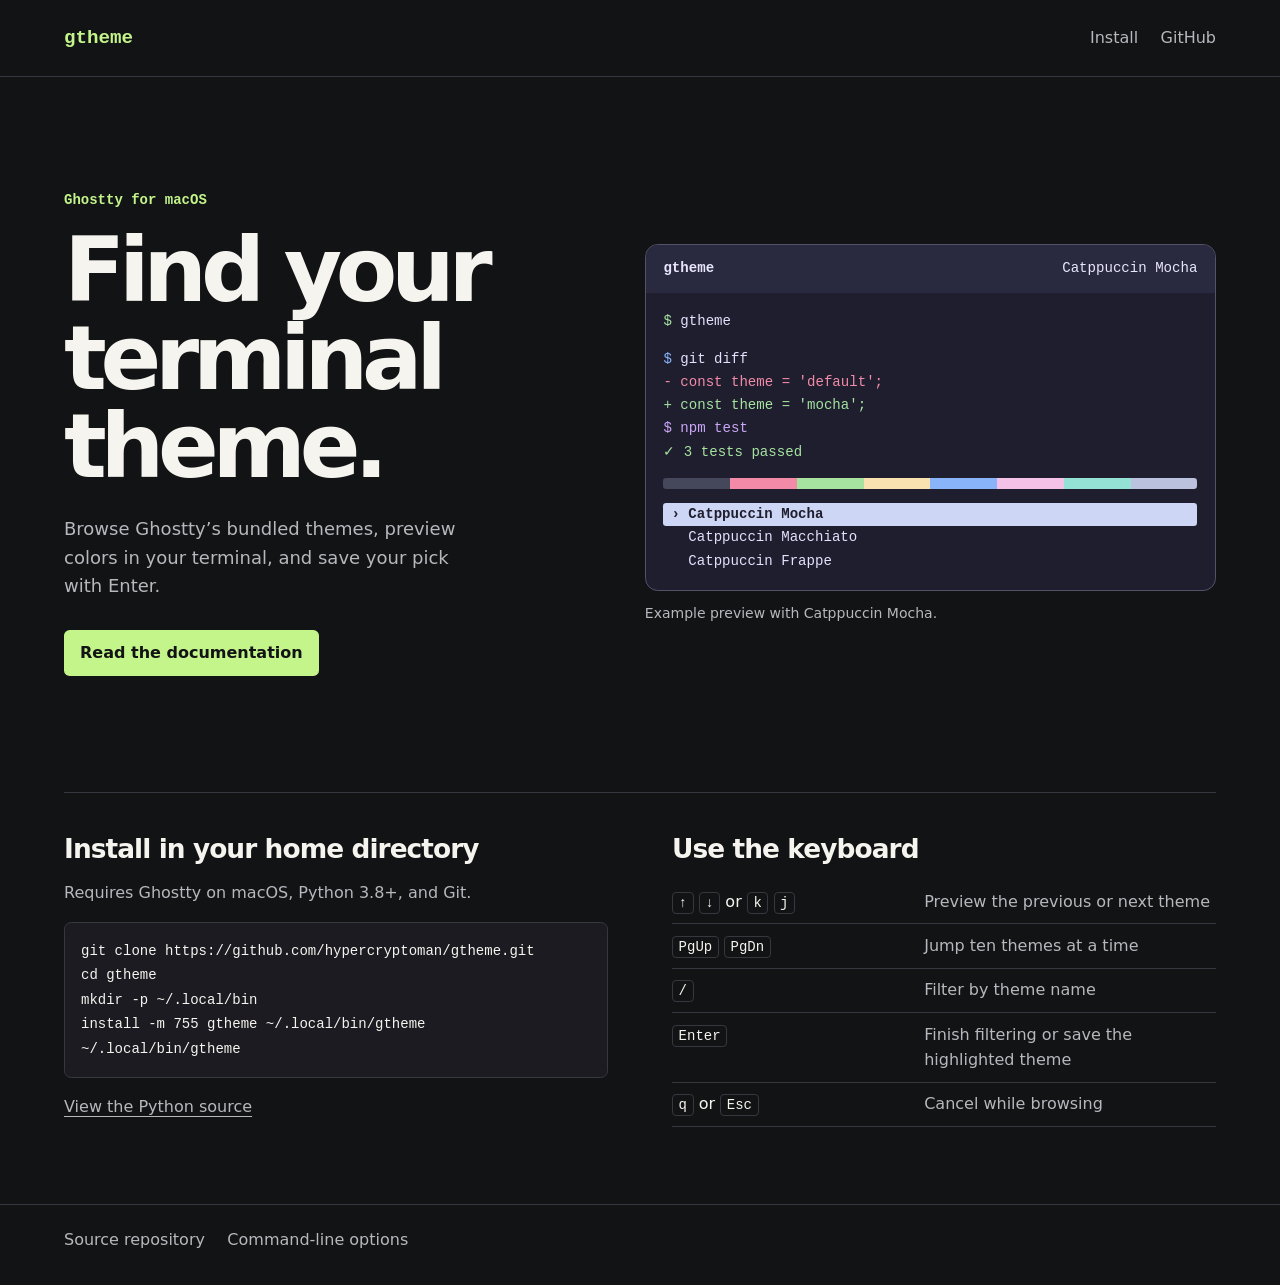
==== docs/index.html @ b6f11762 "Point documentation link directly to the README" ====
<!doctype html>
<html lang="en">
<head>
  <meta charset="utf-8">
  <meta name="viewport" content="width=device-width, initial-scale=1">
  <meta name="description" content="Preview, filter, and save Ghostty terminal themes from your keyboard with gtheme.">
  <meta name="theme-color" content="#121315">
  <title>gtheme · Live theme picker for Ghostty</title>
  <style>
    :root {
      color-scheme: dark;
      --background: #121315;
      --panel: #1b1b21;
      --line: #37373f;
      --text: #f6f4ef;
      --muted: #b8b7bd;
      --accent: #c4f58b;
      --mono: "SFMono-Regular", Consolas, "Liberation Mono", monospace;
    }
    * { box-sizing: border-box; }
    body { margin: 0; background: var(--background); color: var(--text); font: 1rem/1.6 system-ui, sans-serif; }
    .wrap { width: min(72rem, calc(100% - 3rem)); margin: auto; }
    a { color: inherit; text-underline-offset: .25em; }
    a:hover { color: var(--accent); }
    a:focus-visible { outline: 2px solid var(--accent); outline-offset: 5px; }
    header { border-bottom: 1px solid var(--line); }
    nav { display: flex; align-items: center; justify-content: space-between; gap: 1rem; min-height: 4.75rem; }
    .brand { color: var(--accent); font: 700 1.2rem var(--mono); }
    .links { display: flex; flex-wrap: wrap; gap: 1.4rem; color: var(--muted); }
    .links a, .brand { text-decoration: none; }
    .hero { display: grid; grid-template-columns: .95fr 1.05fr; gap: clamp(2rem, 5vw, 5rem); align-items: center; padding-block: clamp(4rem, 9vw, 8rem); }
    .platform { font: 600 .875rem var(--mono); color: var(--accent); margin: 0 0 1.2rem; }
    h1 { font-size: clamp(3.1rem, 7vw, 6rem); letter-spacing: -.07em; line-height: .98; margin: 0; }
    .intro { color: var(--muted); max-width: 37ch; margin: 1.5rem 0 1.8rem; font-size: 1.125rem; }
    .button { display: inline-block; padding: .65rem 1rem; border-radius: .35rem; color: var(--background); background: var(--accent); font-weight: 700; text-decoration: none; }
    .button:hover { background: #defbbd; color: var(--background); }
    figure { margin: 0; min-width: 0; }
    .terminal { overflow: hidden; border: 1px solid #525269; border-radius: .8rem; color: #e3e1fc; background: #1e1e2e; font: .88rem/1.65 var(--mono); }
    .caption-bar { display: flex; justify-content: space-between; gap: 1rem; background: #29293f; padding: .75rem 1.1rem; color: #e8e6ff; }
    .terminal-body { padding: 1.1rem; }
    .sample { margin-block: .9rem; }
    .green { color: #a6e3a1; }
    .red { color: #f38ba8; }
    .blue { color: #89b4fa; }
    .lavender { color: #cba6f7; }
    .selected { display: block; color: #1e1e2e; background: #cdd6f4; border-radius: .2rem; padding-inline: .5rem; }
    .theme { display: block; padding-inline: .5rem; }
    .swatches { display: grid; grid-template-columns: repeat(8, 1fr); height: .65rem; border-radius: .2rem; overflow: hidden; margin: .9rem 0; }
    .swatches span { background: var(--color); }
    figcaption { color: var(--muted); margin-top: .65rem; font-size: .875rem; }
    .details { display: grid; grid-template-columns: 1fr 1fr; gap: clamp(2rem, 5vw, 5rem); padding-block: 2.5rem 4.5rem; border-top: 1px solid var(--line); }
    h2 { font-size: 1.65rem; line-height: 1.2; margin: 0 0 1rem; letter-spacing: -.035em; }
    .details p { color: var(--muted); margin: .75rem 0; }
    pre { margin: 1rem 0; padding: 1rem; overflow: auto; background: var(--panel); border: 1px solid var(--line); border-radius: .45rem; font: .875rem/1.75 var(--mono); }
    code, kbd { font-family: var(--mono); }
    kbd { border: 1px solid var(--line); border-radius: .25rem; padding: .14em .4em; font-size: .875rem; white-space: nowrap; }
    dl { margin: 0; }
    dl div { display: grid; grid-template-columns: minmax(8.75rem, 44%) 1fr; gap: .8rem; padding: .55rem 0; border-bottom: 1px solid var(--line); }
    dd { margin: 0; color: var(--muted); }
    footer { border-top: 1px solid var(--line); padding: 1.4rem 0 2rem; }
    @media (max-width: 50rem) {
      .hero, .details { grid-template-columns: 1fr; }
      .hero { padding-block: 3.5rem; }
      .intro { max-width: 45ch; }
    }
    @media (max-width: 26rem) {
      .wrap { width: calc(100% - 2rem); }
      .links { gap: .8rem; }
      .caption-bar, .terminal-body { padding-inline: .75rem; }
    }
  </style>
</head>
<body>
  <header>
    <nav class="wrap" aria-label="Main navigation">
      <span class="brand">gtheme</span>
      <div class="links">
        <a href="#install">Install</a>
        <a href="https://github.com/hypercryptoman/gtheme">GitHub</a>
      </div>
    </nav>
  </header>
  <main class="wrap">
    <section class="hero" aria-labelledby="title">
      <div>
        <p class="platform">Ghostty for macOS</p>
        <h1 id="title">Find your terminal theme.</h1>
        <p class="intro">Browse Ghostty’s bundled themes, preview colors in your terminal, and save your pick with Enter.</p>
        <a class="button" href="https://github.com/hypercryptoman/gtheme/blob/main/README.md">Read the documentation</a>
      </div>
      <figure>
        <div class="terminal">
          <div class="caption-bar"><strong>gtheme</strong><span>Catppuccin Mocha</span></div>
          <div class="terminal-body">
            <div><span class="green">$</span> gtheme</div>
            <div class="sample">
              <div><span class="blue">$</span> git diff</div>
              <div class="red">- const theme = 'default';</div>
              <div class="green">+ const theme = 'mocha';</div>
              <div class="lavender">$ npm test</div>
              <div class="green">✓ 3 tests passed</div>
            </div>
            <div class="swatches" aria-hidden="true">
              <span style="--color:#45475a"></span><span style="--color:#f38ba8"></span>
              <span style="--color:#a6e3a1"></span><span style="--color:#f9e2af"></span>
              <span style="--color:#89b4fa"></span><span style="--color:#f5c2e7"></span>
              <span style="--color:#94e2d5"></span><span style="--color:#bac2de"></span>
            </div>
            <strong class="selected">› Catppuccin Mocha</strong>
            <span class="theme">  Catppuccin Macchiato</span>
            <span class="theme">  Catppuccin Frappe</span>
          </div>
        </div>
        <figcaption>Example preview with Catppuccin Mocha.</figcaption>
      </figure>
    </section>
    <div class="details">
      <section id="install" aria-labelledby="install-title">
        <h2 id="install-title">Install in your home directory</h2>
        <p>Requires Ghostty on macOS, Python 3.8+, and Git.</p>
        <pre><code>git clone https://github.com/hypercryptoman/gtheme.git
cd gtheme
mkdir -p ~/.local/bin
install -m 755 gtheme ~/.local/bin/gtheme
~/.local/bin/gtheme</code></pre>
        <p><a href="https://github.com/hypercryptoman/gtheme/blob/main/gtheme">View the Python source</a></p>
      </section>
      <section aria-labelledby="keys-title">
        <h2 id="keys-title">Use the keyboard</h2>
        <dl>
          <div><dt><kbd>↑</kbd> <kbd>↓</kbd> or <kbd>k</kbd> <kbd>j</kbd></dt><dd>Preview the previous or next theme</dd></div>
          <div><dt><kbd>PgUp</kbd> <kbd>PgDn</kbd></dt><dd>Jump ten themes at a time</dd></div>
          <div><dt><kbd>/</kbd></dt><dd>Filter by theme name</dd></div>
          <div><dt><kbd>Enter</kbd></dt><dd>Finish filtering or save the highlighted theme</dd></div>
          <div><dt><kbd>q</kbd> or <kbd>Esc</kbd></dt><dd>Cancel while browsing</dd></div>
        </dl>
      </section>
    </div>
  </main>
  <footer>
    <div class="wrap links"><a href="https://github.com/hypercryptoman/gtheme">Source repository</a><a href="https://github.com/hypercryptoman/gtheme#command-line-options">Command-line options</a></div>
  </footer>
</body>
</html>
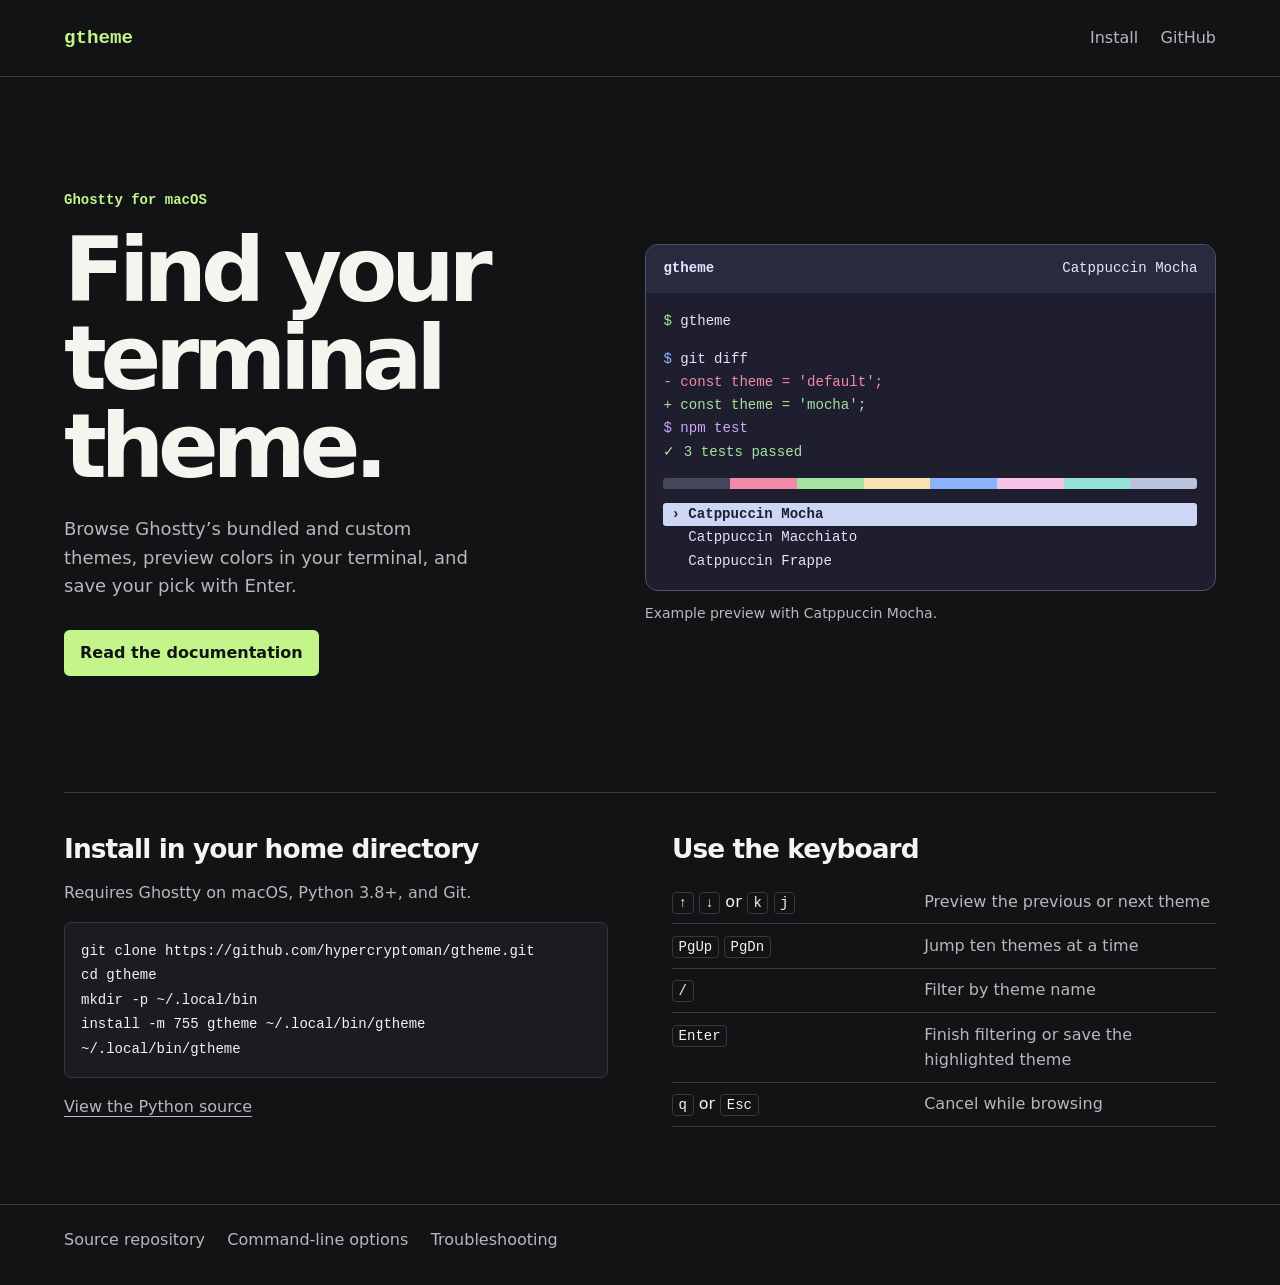
==== commit 505f9547: "Harden theme selection, config saves, and terminal handling" ====
--- a/docs/index.html
+++ b/docs/index.html
@@ -28,6 +28,7 @@
     .brand { color: var(--accent); font: 700 1.2rem var(--mono); }
     .links { display: flex; flex-wrap: wrap; gap: 1.4rem; color: var(--muted); }
     .links a, .brand { text-decoration: none; }
+    .links a:hover { text-decoration: underline; }
     .hero { display: grid; grid-template-columns: .95fr 1.05fr; gap: clamp(2rem, 5vw, 5rem); align-items: center; padding-block: clamp(4rem, 9vw, 8rem); }
     .platform { font: 600 .875rem var(--mono); color: var(--accent); margin: 0 0 1.2rem; }
     h1 { font-size: clamp(3.1rem, 7vw, 6rem); letter-spacing: -.07em; line-height: .98; margin: 0; }
@@ -85,7 +86,7 @@
       <div>
         <p class="platform">Ghostty for macOS</p>
         <h1 id="title">Find your terminal theme.</h1>
-        <p class="intro">Browse Ghostty’s bundled themes, preview colors in your terminal, and save your pick with Enter.</p>
+        <p class="intro">Browse Ghostty’s bundled and custom themes, preview colors in your terminal, and save your pick with Enter.</p>
         <a class="button" href="https://github.com/hypercryptoman/gtheme/blob/main/README.md">Read the documentation</a>
       </div>
       <figure>
@@ -138,7 +139,7 @@
     </div>
   </main>
   <footer>
-    <div class="wrap links"><a href="https://github.com/hypercryptoman/gtheme">Source repository</a><a href="https://github.com/hypercryptoman/gtheme#command-line-options">Command-line options</a></div>
+    <div class="wrap links"><a href="https://github.com/hypercryptoman/gtheme">Source repository</a><a href="https://github.com/hypercryptoman/gtheme#command-line-options">Command-line options</a><a href="https://github.com/hypercryptoman/gtheme#troubleshooting">Troubleshooting</a></div>
   </footer>
 </body>
 </html>
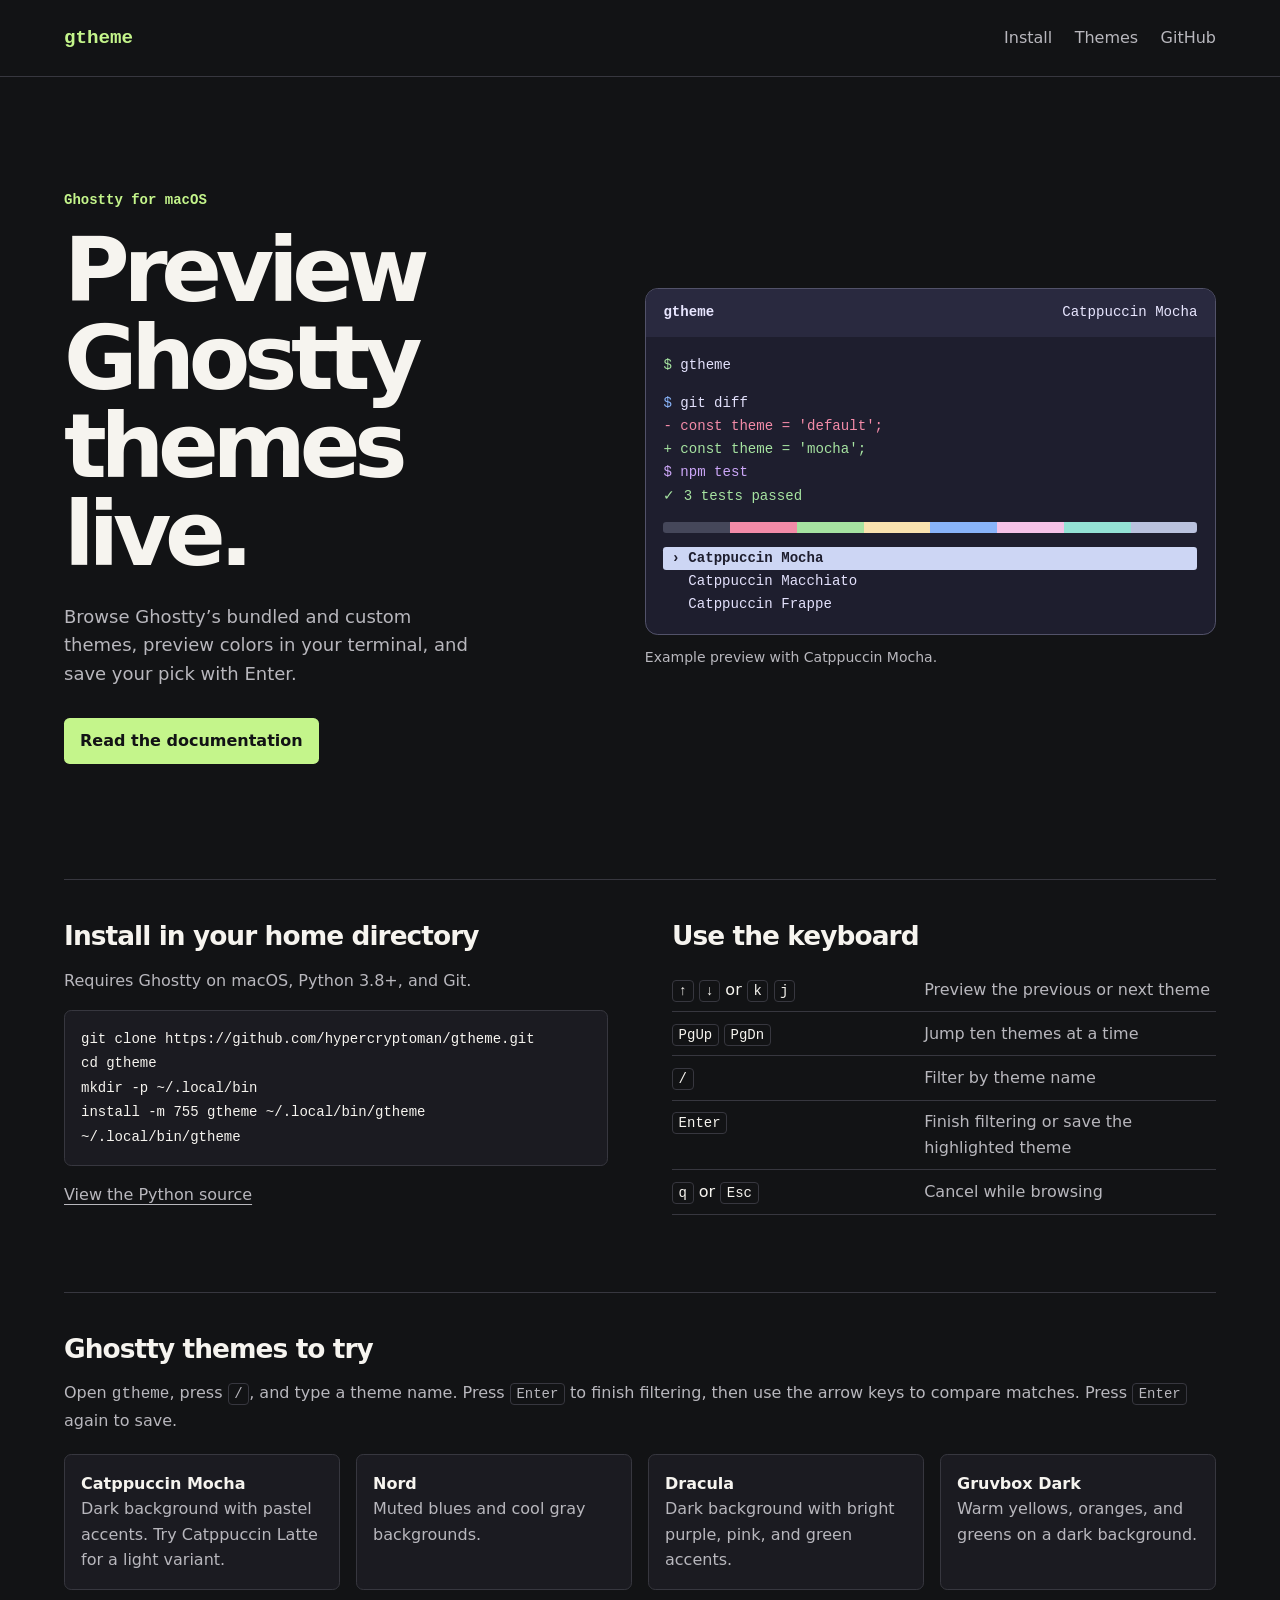
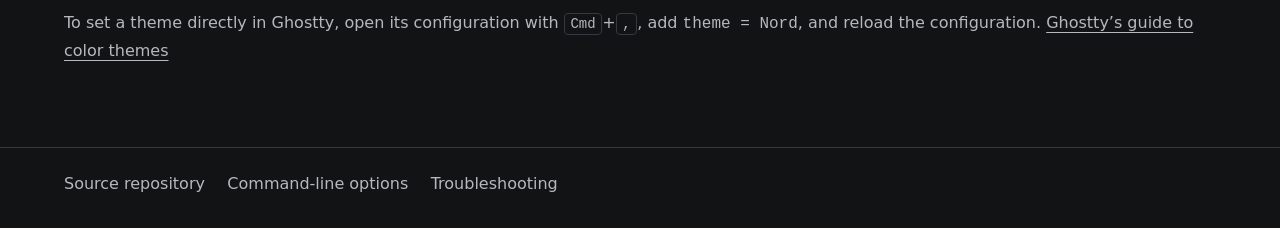
==== commit 8c2f70b0: "Help Ghostty theme users find gtheme" ====
--- a/docs/index.html
+++ b/docs/index.html
@@ -3,9 +3,17 @@
 <head>
   <meta charset="utf-8">
   <meta name="viewport" content="width=device-width, initial-scale=1">
-  <meta name="description" content="Preview, filter, and save Ghostty terminal themes from your keyboard with gtheme.">
+  <meta name="description" content="Find and change Ghostty themes on macOS. Preview Catppuccin, Nord, Dracula, and your custom themes live in the terminal with gtheme.">
   <meta name="theme-color" content="#121315">
-  <title>gtheme · Live theme picker for Ghostty</title>
+  <title>gtheme | Live Ghostty Theme Picker for macOS</title>
+  <link rel="canonical" href="https://hypercryptoman.github.io/gtheme/">
+  <meta property="og:type" content="website">
+  <meta property="og:url" content="https://hypercryptoman.github.io/gtheme/">
+  <meta property="og:title" content="gtheme | Live Ghostty Theme Picker for macOS">
+  <meta property="og:description" content="Browse, preview, and save Ghostty themes from your keyboard.">
+  <meta property="og:image" content="https://raw.githubusercontent.com/hypercryptoman/gtheme/main/assets/gtheme-browsing.png">
+  <meta property="og:image:alt" content="gtheme previewing Catppuccin Mocha with terminal colors and a theme list">
+  <meta name="twitter:card" content="summary_large_image">
   <style>
     :root {
       color-scheme: dark;
@@ -51,7 +59,12 @@
     figcaption { color: var(--muted); margin-top: .65rem; font-size: .875rem; }
     .details { display: grid; grid-template-columns: 1fr 1fr; gap: clamp(2rem, 5vw, 5rem); padding-block: 2.5rem 4.5rem; border-top: 1px solid var(--line); }
     h2 { font-size: 1.65rem; line-height: 1.2; margin: 0 0 1rem; letter-spacing: -.035em; }
-    .details p { color: var(--muted); margin: .75rem 0; }
+    .details p, .theme-guide p { color: var(--muted); margin: .75rem 0; }
+    .theme-guide { border-top: 1px solid var(--line); padding-block: 2.5rem 4.5rem; }
+    .theme-guide ul { display: grid; grid-template-columns: repeat(auto-fit, minmax(min(100%, 13rem), 1fr)); gap: 1rem; list-style: none; padding: 0; margin: 1.25rem 0; }
+    .theme-guide li { padding: 1rem; background: var(--panel); border: 1px solid var(--line); border-radius: .45rem; }
+    .theme-guide li strong { display: block; }
+    .theme-guide li span { color: var(--muted); }
     pre { margin: 1rem 0; padding: 1rem; overflow: auto; background: var(--panel); border: 1px solid var(--line); border-radius: .45rem; font: .875rem/1.75 var(--mono); }
     code, kbd { font-family: var(--mono); }
     kbd { border: 1px solid var(--line); border-radius: .25rem; padding: .14em .4em; font-size: .875rem; white-space: nowrap; }
@@ -77,6 +90,7 @@
       <span class="brand">gtheme</span>
       <div class="links">
         <a href="#install">Install</a>
+        <a href="#ghostty-themes">Themes</a>
         <a href="https://github.com/hypercryptoman/gtheme">GitHub</a>
       </div>
     </nav>
@@ -85,7 +99,7 @@
     <section class="hero" aria-labelledby="title">
       <div>
         <p class="platform">Ghostty for macOS</p>
-        <h1 id="title">Find your terminal theme.</h1>
+        <h1 id="title">Preview Ghostty themes live.</h1>
         <p class="intro">Browse Ghostty’s bundled and custom themes, preview colors in your terminal, and save your pick with Enter.</p>
         <a class="button" href="https://github.com/hypercryptoman/gtheme/blob/main/README.md">Read the documentation</a>
       </div>
@@ -137,6 +151,17 @@
         </dl>
       </section>
     </div>
+    <section class="theme-guide" id="ghostty-themes" aria-labelledby="themes-title">
+      <h2 id="themes-title">Ghostty themes to try</h2>
+      <p>Open <code>gtheme</code>, press <kbd>/</kbd>, and type a theme name. Press <kbd>Enter</kbd> to finish filtering, then use the arrow keys to compare matches. Press <kbd>Enter</kbd> again to save.</p>
+      <ul>
+        <li><strong>Catppuccin Mocha</strong><span>Dark background with pastel accents. Try Catppuccin Latte for a light variant.</span></li>
+        <li><strong>Nord</strong><span>Muted blues and cool gray backgrounds.</span></li>
+        <li><strong>Dracula</strong><span>Dark background with bright purple, pink, and green accents.</span></li>
+        <li><strong>Gruvbox Dark</strong><span>Warm yellows, oranges, and greens on a dark background.</span></li>
+      </ul>
+      <p>To set a theme directly in Ghostty, open its configuration with <kbd>Cmd</kbd>+<kbd>,</kbd>, add <code>theme = Nord</code>, and reload the configuration. <a href="https://ghostty.org/docs/features/theme">Ghostty’s guide to color themes</a></p>
+    </section>
   </main>
   <footer>
     <div class="wrap links"><a href="https://github.com/hypercryptoman/gtheme">Source repository</a><a href="https://github.com/hypercryptoman/gtheme#command-line-options">Command-line options</a><a href="https://github.com/hypercryptoman/gtheme#troubleshooting">Troubleshooting</a></div>
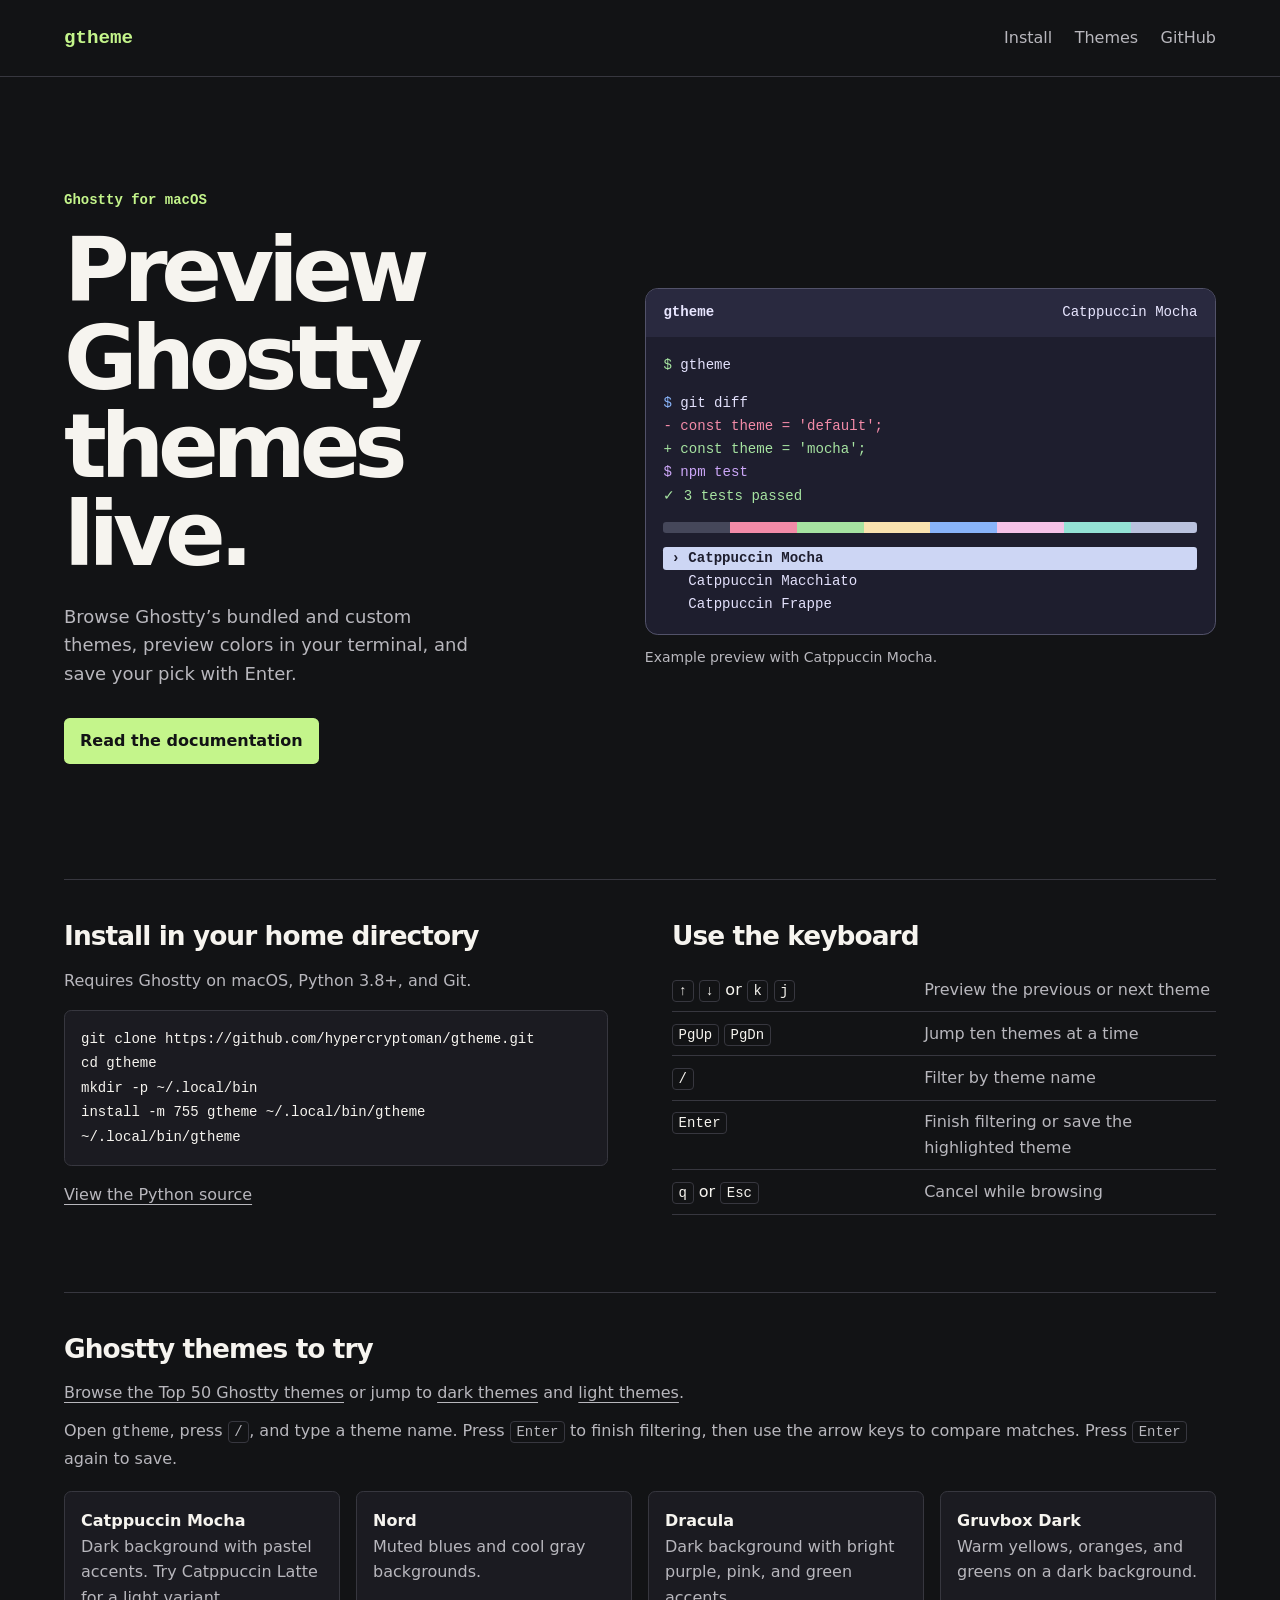
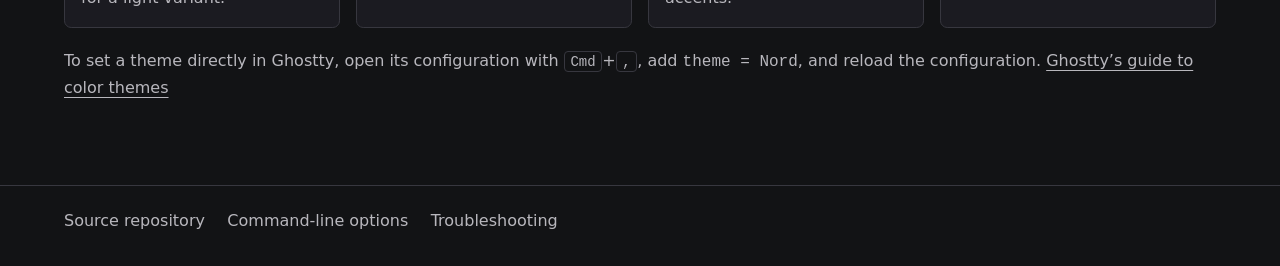
==== commit f0c13e7c: "Publish a searchable Top 50 Ghostty theme gallery" ====
--- a/docs/index.html
+++ b/docs/index.html
@@ -90,7 +90,7 @@
       <span class="brand">gtheme</span>
       <div class="links">
         <a href="#install">Install</a>
-        <a href="#ghostty-themes">Themes</a>
+        <a href="ghostty-themes/">Themes</a>
         <a href="https://github.com/hypercryptoman/gtheme">GitHub</a>
       </div>
     </nav>
@@ -153,6 +153,7 @@
     </div>
     <section class="theme-guide" id="ghostty-themes" aria-labelledby="themes-title">
       <h2 id="themes-title">Ghostty themes to try</h2>
+      <p><a href="ghostty-themes/">Browse the Top 50 Ghostty themes</a> or jump to <a href="ghostty-themes/#dark-themes">dark themes</a> and <a href="ghostty-themes/#light-themes">light themes</a>.</p>
       <p>Open <code>gtheme</code>, press <kbd>/</kbd>, and type a theme name. Press <kbd>Enter</kbd> to finish filtering, then use the arrow keys to compare matches. Press <kbd>Enter</kbd> again to save.</p>
       <ul>
         <li><strong>Catppuccin Mocha</strong><span>Dark background with pastel accents. Try Catppuccin Latte for a light variant.</span></li>
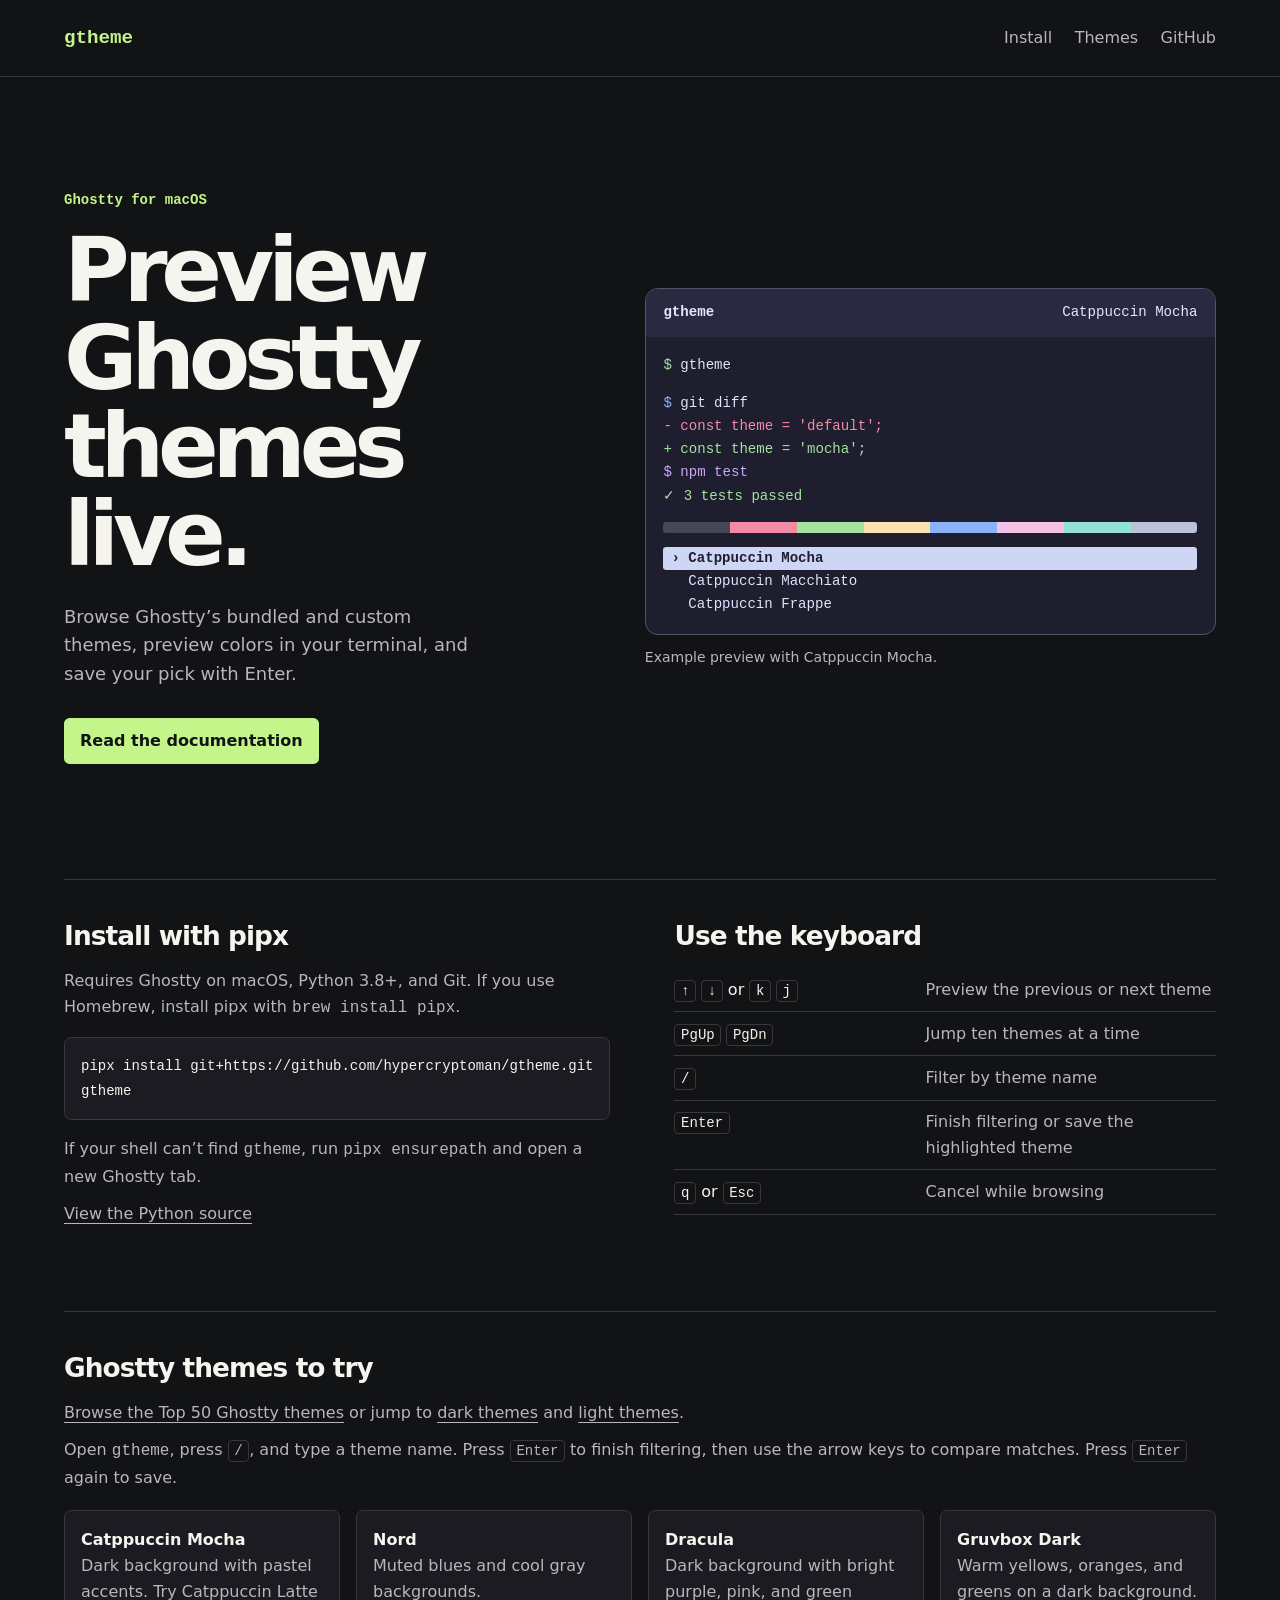
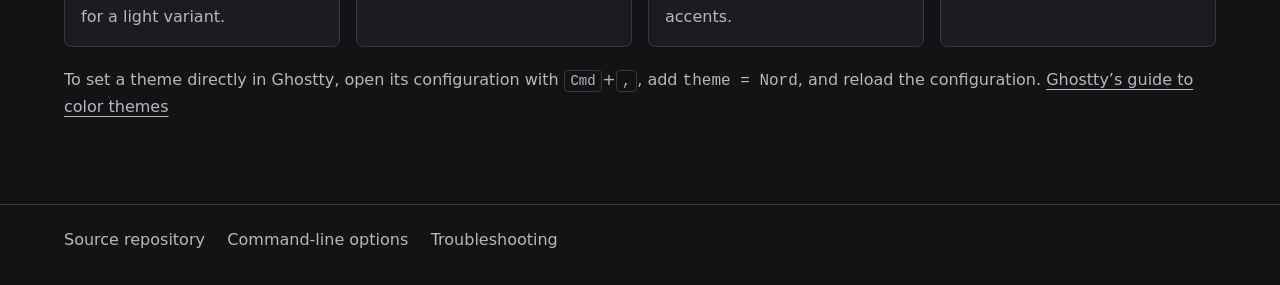
==== commit e2b1e364: "Make gtheme installable as a Python command" ====
--- a/docs/index.html
+++ b/docs/index.html
@@ -131,14 +131,12 @@
     </section>
     <div class="details">
       <section id="install" aria-labelledby="install-title">
-        <h2 id="install-title">Install in your home directory</h2>
-        <p>Requires Ghostty on macOS, Python 3.8+, and Git.</p>
-        <pre><code>git clone https://github.com/hypercryptoman/gtheme.git
-cd gtheme
-mkdir -p ~/.local/bin
-install -m 755 gtheme ~/.local/bin/gtheme
-~/.local/bin/gtheme</code></pre>
-        <p><a href="https://github.com/hypercryptoman/gtheme/blob/main/gtheme">View the Python source</a></p>
+        <h2 id="install-title">Install with pipx</h2>
+        <p>Requires Ghostty on macOS, Python 3.8+, and Git. If you use Homebrew, install pipx with <code>brew install pipx</code>.</p>
+        <pre><code>pipx install git+https://github.com/hypercryptoman/gtheme.git
+gtheme</code></pre>
+        <p>If your shell can’t find <code>gtheme</code>, run <code>pipx ensurepath</code> and open a new Ghostty tab.</p>
+        <p><a href="https://github.com/hypercryptoman/gtheme/blob/main/gtheme.py">View the Python source</a></p>
       </section>
       <section aria-labelledby="keys-title">
         <h2 id="keys-title">Use the keyboard</h2>
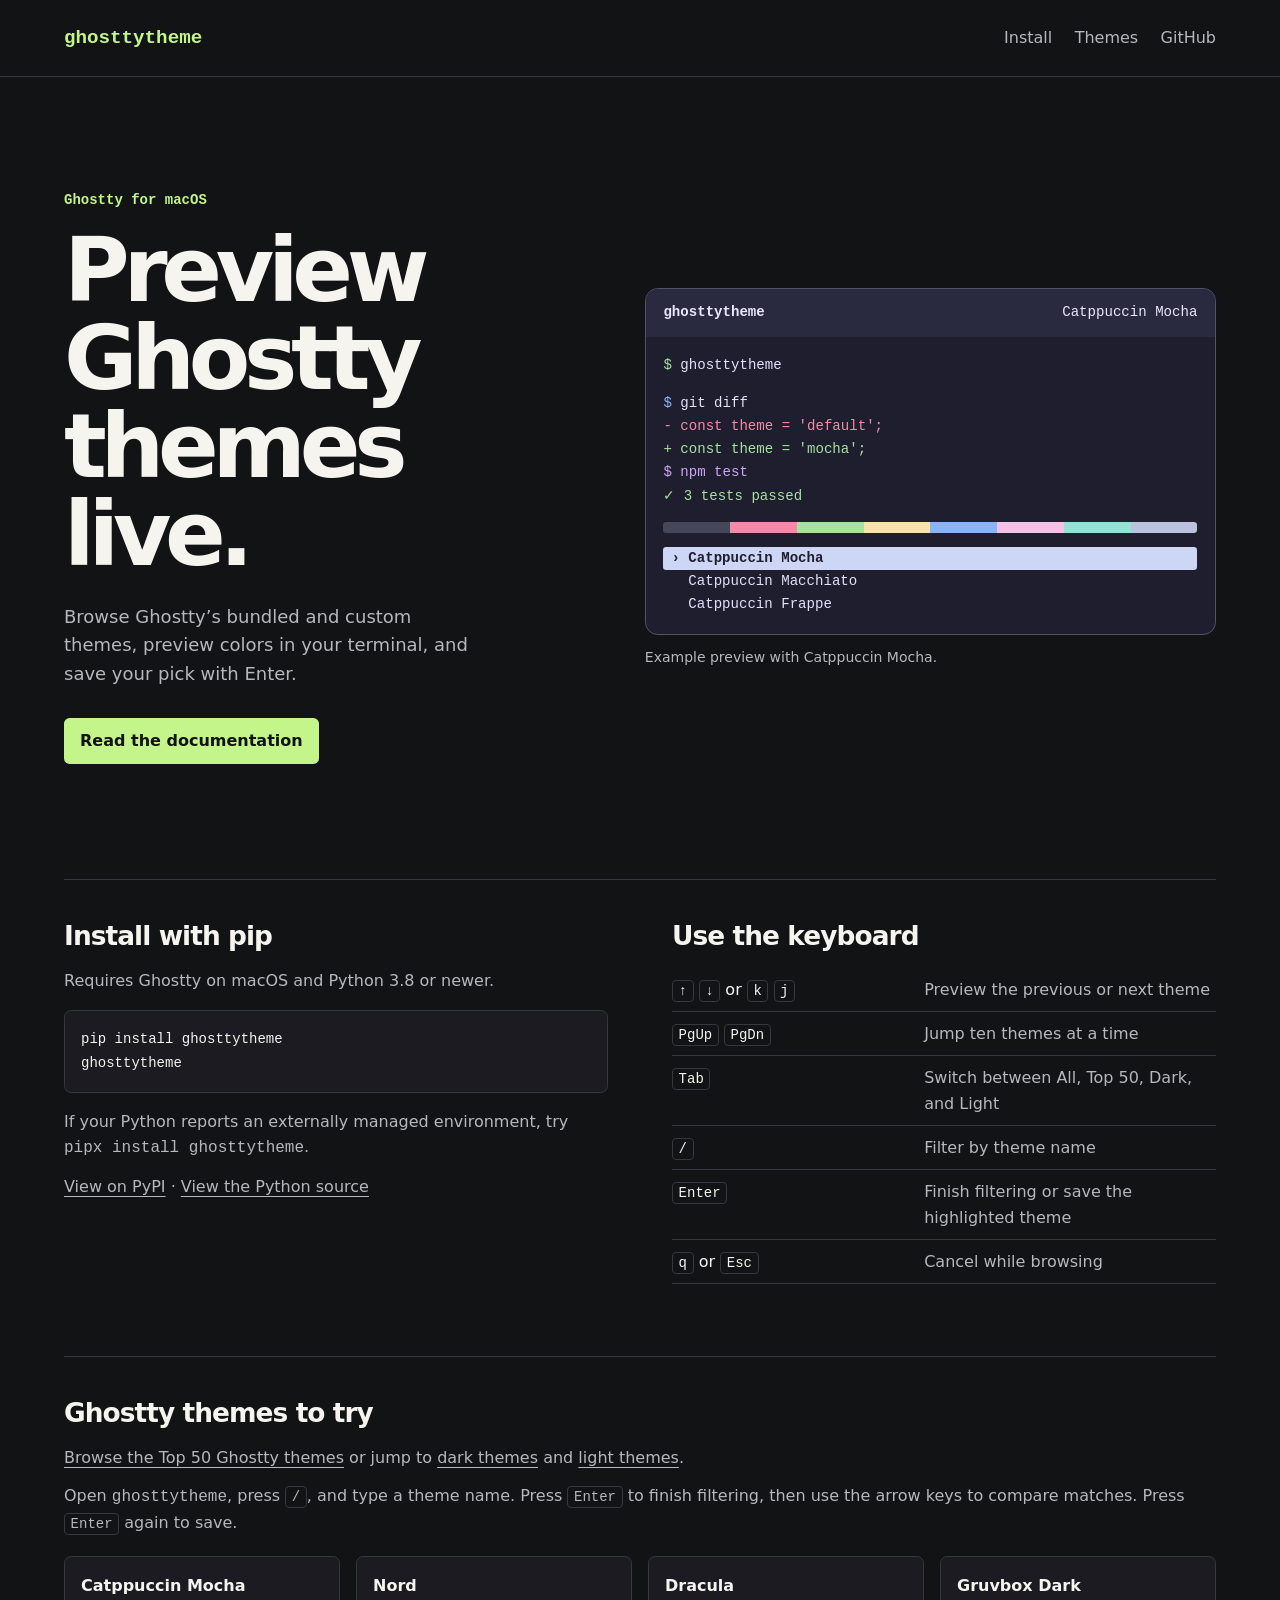
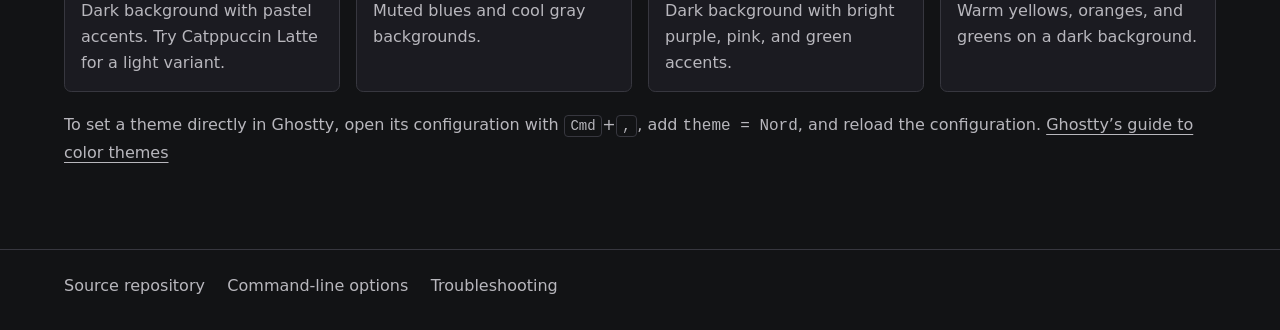
==== commit 9f9d627c: "Prepare ghosttytheme for PyPI" ====
--- a/docs/index.html
+++ b/docs/index.html
@@ -3,13 +3,13 @@
 <head>
   <meta charset="utf-8">
   <meta name="viewport" content="width=device-width, initial-scale=1">
-  <meta name="description" content="Find and change Ghostty themes on macOS. Preview Catppuccin, Nord, Dracula, and your custom themes live in the terminal with gtheme.">
+  <meta name="description" content="Find and change Ghostty themes on macOS. Preview Catppuccin, Nord, Dracula, and your custom themes live in the terminal with ghosttytheme.">
   <meta name="theme-color" content="#121315">
-  <title>gtheme | Live Ghostty Theme Picker for macOS</title>
+  <title>ghosttytheme | Live Ghostty Theme Picker for macOS</title>
   <link rel="canonical" href="https://hypercryptoman.github.io/gtheme/">
   <meta property="og:type" content="website">
   <meta property="og:url" content="https://hypercryptoman.github.io/gtheme/">
-  <meta property="og:title" content="gtheme | Live Ghostty Theme Picker for macOS">
+  <meta property="og:title" content="ghosttytheme | Live Ghostty Theme Picker for macOS">
   <meta property="og:description" content="Browse, preview, and save Ghostty themes from your keyboard.">
   <meta property="og:image" content="https://raw.githubusercontent.com/hypercryptoman/gtheme/main/assets/gtheme-browsing.png">
   <meta property="og:image:alt" content="gtheme previewing Catppuccin Mocha with terminal colors and a theme list">
@@ -87,7 +87,7 @@
 <body>
   <header>
     <nav class="wrap" aria-label="Main navigation">
-      <span class="brand">gtheme</span>
+      <span class="brand">ghosttytheme</span>
       <div class="links">
         <a href="#install">Install</a>
         <a href="ghostty-themes/">Themes</a>
@@ -105,9 +105,9 @@
       </div>
       <figure>
         <div class="terminal">
-          <div class="caption-bar"><strong>gtheme</strong><span>Catppuccin Mocha</span></div>
+          <div class="caption-bar"><strong>ghosttytheme</strong><span>Catppuccin Mocha</span></div>
           <div class="terminal-body">
-            <div><span class="green">$</span> gtheme</div>
+            <div><span class="green">$</span> ghosttytheme</div>
             <div class="sample">
               <div><span class="blue">$</span> git diff</div>
               <div class="red">- const theme = 'default';</div>
@@ -131,18 +131,19 @@
     </section>
     <div class="details">
       <section id="install" aria-labelledby="install-title">
-        <h2 id="install-title">Install with pipx</h2>
-        <p>Requires Ghostty on macOS, Python 3.8+, and Git. If you use Homebrew, install pipx with <code>brew install pipx</code>.</p>
-        <pre><code>pipx install git+https://github.com/hypercryptoman/gtheme.git
-gtheme</code></pre>
-        <p>If your shell can’t find <code>gtheme</code>, run <code>pipx ensurepath</code> and open a new Ghostty tab.</p>
-        <p><a href="https://github.com/hypercryptoman/gtheme/blob/main/gtheme.py">View the Python source</a></p>
+        <h2 id="install-title">Install with pip</h2>
+        <p>Requires Ghostty on macOS and Python 3.8 or newer.</p>
+        <pre><code>pip install ghosttytheme
+ghosttytheme</code></pre>
+        <p>If your Python reports an externally managed environment, try <code>pipx install ghosttytheme</code>.</p>
+        <p><a href="https://pypi.org/project/ghosttytheme/">View on PyPI</a> · <a href="https://github.com/hypercryptoman/gtheme/blob/main/ghosttytheme.py">View the Python source</a></p>
       </section>
       <section aria-labelledby="keys-title">
         <h2 id="keys-title">Use the keyboard</h2>
         <dl>
           <div><dt><kbd>↑</kbd> <kbd>↓</kbd> or <kbd>k</kbd> <kbd>j</kbd></dt><dd>Preview the previous or next theme</dd></div>
           <div><dt><kbd>PgUp</kbd> <kbd>PgDn</kbd></dt><dd>Jump ten themes at a time</dd></div>
+          <div><dt><kbd>Tab</kbd></dt><dd>Switch between All, Top 50, Dark, and Light</dd></div>
           <div><dt><kbd>/</kbd></dt><dd>Filter by theme name</dd></div>
           <div><dt><kbd>Enter</kbd></dt><dd>Finish filtering or save the highlighted theme</dd></div>
           <div><dt><kbd>q</kbd> or <kbd>Esc</kbd></dt><dd>Cancel while browsing</dd></div>
@@ -152,7 +153,7 @@
     <section class="theme-guide" id="ghostty-themes" aria-labelledby="themes-title">
       <h2 id="themes-title">Ghostty themes to try</h2>
       <p><a href="ghostty-themes/">Browse the Top 50 Ghostty themes</a> or jump to <a href="ghostty-themes/#dark-themes">dark themes</a> and <a href="ghostty-themes/#light-themes">light themes</a>.</p>
-      <p>Open <code>gtheme</code>, press <kbd>/</kbd>, and type a theme name. Press <kbd>Enter</kbd> to finish filtering, then use the arrow keys to compare matches. Press <kbd>Enter</kbd> again to save.</p>
+      <p>Open <code>ghosttytheme</code>, press <kbd>/</kbd>, and type a theme name. Press <kbd>Enter</kbd> to finish filtering, then use the arrow keys to compare matches. Press <kbd>Enter</kbd> again to save.</p>
       <ul>
         <li><strong>Catppuccin Mocha</strong><span>Dark background with pastel accents. Try Catppuccin Latte for a light variant.</span></li>
         <li><strong>Nord</strong><span>Muted blues and cool gray backgrounds.</span></li>
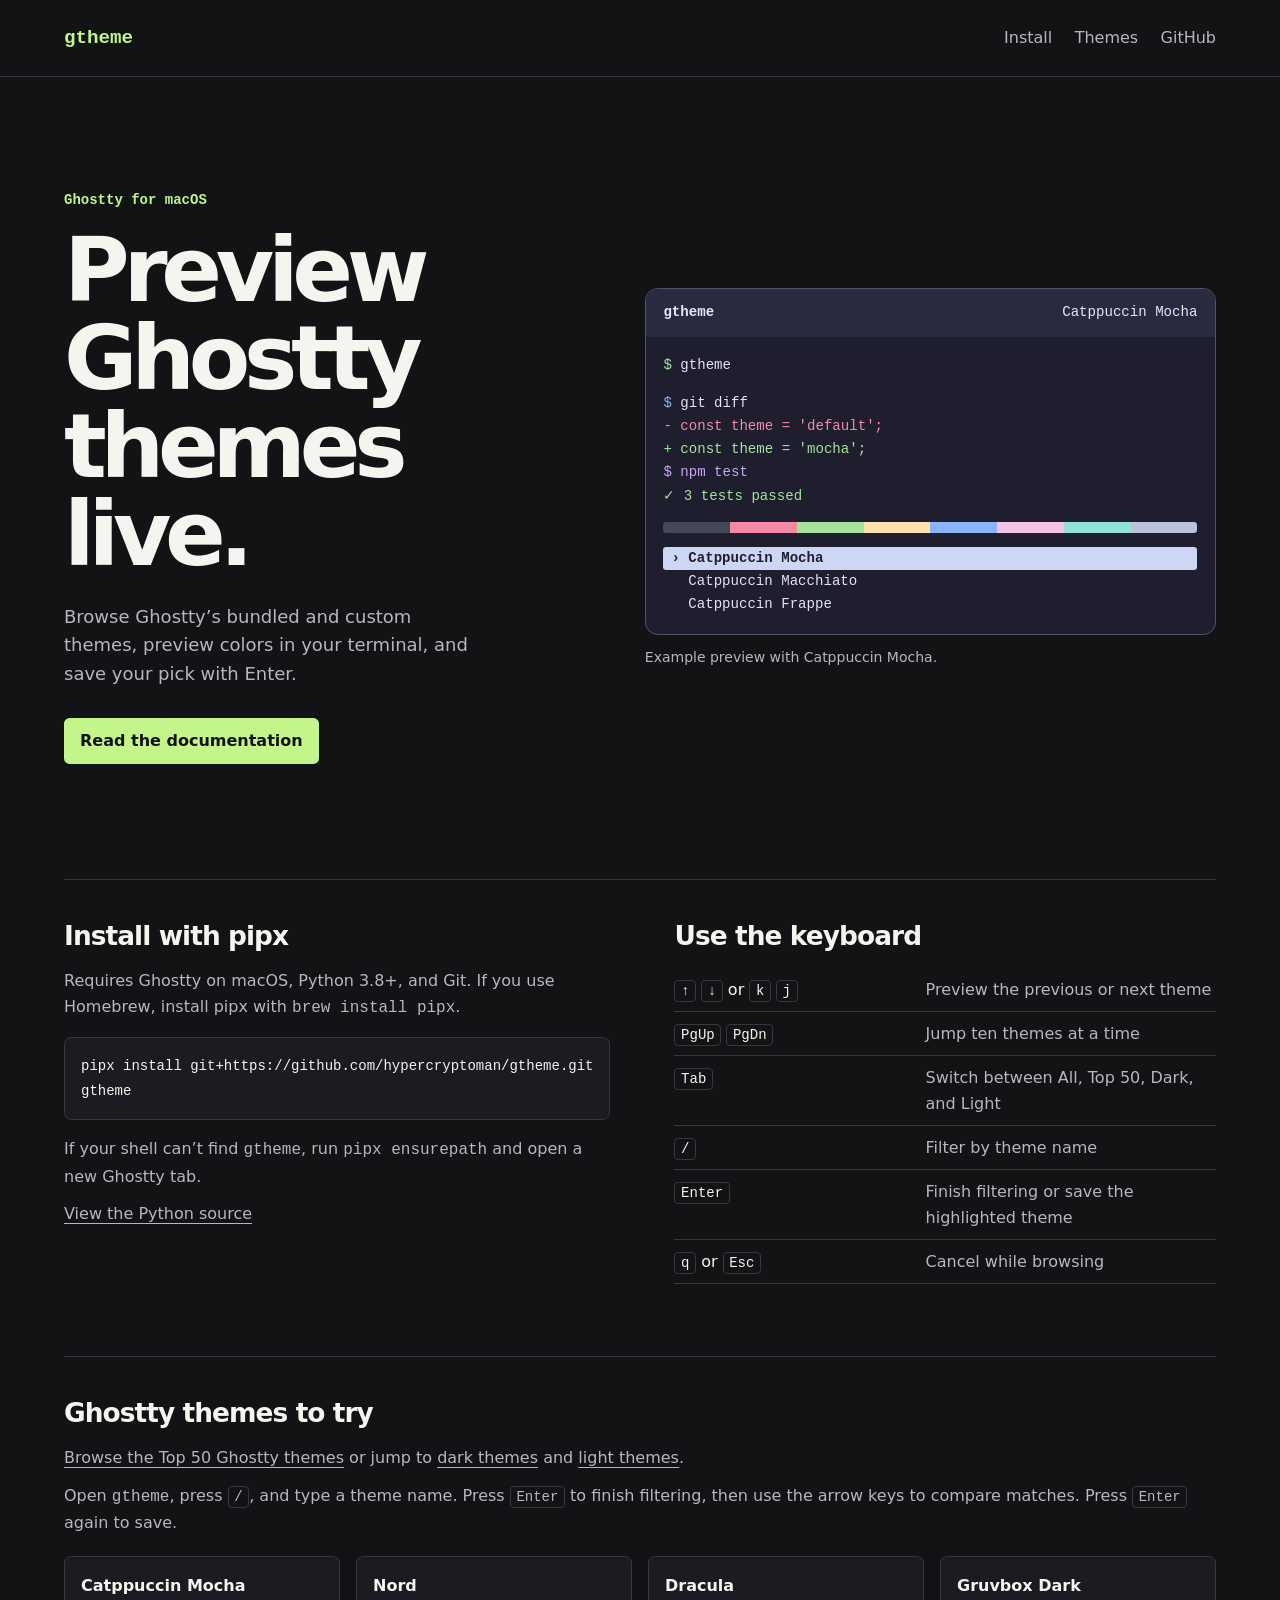
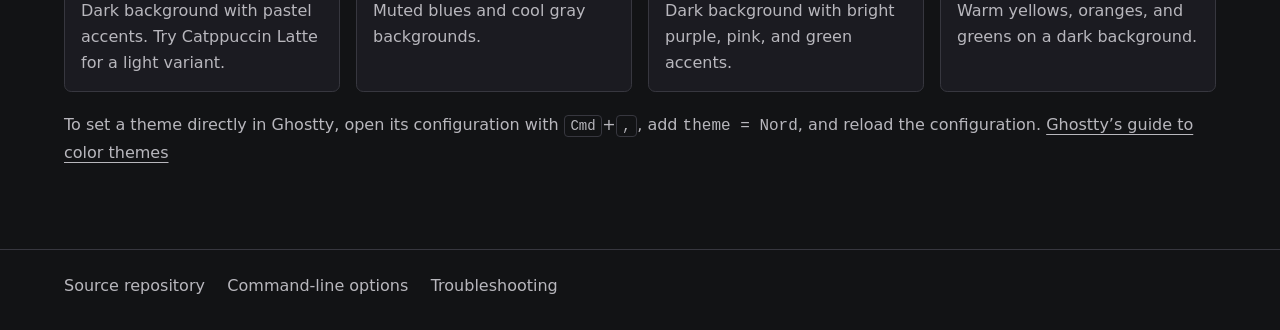
==== commit e06310cf: "Add Top 50, dark, and light lists to the terminal picker" ====
--- a/docs/index.html
+++ b/docs/index.html
@@ -3,13 +3,13 @@
 <head>
   <meta charset="utf-8">
   <meta name="viewport" content="width=device-width, initial-scale=1">
-  <meta name="description" content="Find and change Ghostty themes on macOS. Preview Catppuccin, Nord, Dracula, and your custom themes live in the terminal with ghosttytheme.">
+  <meta name="description" content="Find and change Ghostty themes on macOS. Preview Catppuccin, Nord, Dracula, and your custom themes live in the terminal with gtheme.">
   <meta name="theme-color" content="#121315">
-  <title>ghosttytheme | Live Ghostty Theme Picker for macOS</title>
+  <title>gtheme | Live Ghostty Theme Picker for macOS</title>
   <link rel="canonical" href="https://hypercryptoman.github.io/gtheme/">
   <meta property="og:type" content="website">
   <meta property="og:url" content="https://hypercryptoman.github.io/gtheme/">
-  <meta property="og:title" content="ghosttytheme | Live Ghostty Theme Picker for macOS">
+  <meta property="og:title" content="gtheme | Live Ghostty Theme Picker for macOS">
   <meta property="og:description" content="Browse, preview, and save Ghostty themes from your keyboard.">
   <meta property="og:image" content="https://raw.githubusercontent.com/hypercryptoman/gtheme/main/assets/gtheme-browsing.png">
   <meta property="og:image:alt" content="gtheme previewing Catppuccin Mocha with terminal colors and a theme list">
@@ -87,7 +87,7 @@
 <body>
   <header>
     <nav class="wrap" aria-label="Main navigation">
-      <span class="brand">ghosttytheme</span>
+      <span class="brand">gtheme</span>
       <div class="links">
         <a href="#install">Install</a>
         <a href="ghostty-themes/">Themes</a>
@@ -105,9 +105,9 @@
       </div>
       <figure>
         <div class="terminal">
-          <div class="caption-bar"><strong>ghosttytheme</strong><span>Catppuccin Mocha</span></div>
+          <div class="caption-bar"><strong>gtheme</strong><span>Catppuccin Mocha</span></div>
           <div class="terminal-body">
-            <div><span class="green">$</span> ghosttytheme</div>
+            <div><span class="green">$</span> gtheme</div>
             <div class="sample">
               <div><span class="blue">$</span> git diff</div>
               <div class="red">- const theme = 'default';</div>
@@ -131,12 +131,12 @@
     </section>
     <div class="details">
       <section id="install" aria-labelledby="install-title">
-        <h2 id="install-title">Install with pip</h2>
-        <p>Requires Ghostty on macOS and Python 3.8 or newer.</p>
-        <pre><code>pip install ghosttytheme
-ghosttytheme</code></pre>
-        <p>If your Python reports an externally managed environment, try <code>pipx install ghosttytheme</code>.</p>
-        <p><a href="https://pypi.org/project/ghosttytheme/">View on PyPI</a> · <a href="https://github.com/hypercryptoman/gtheme/blob/main/ghosttytheme.py">View the Python source</a></p>
+        <h2 id="install-title">Install with pipx</h2>
+        <p>Requires Ghostty on macOS, Python 3.8+, and Git. If you use Homebrew, install pipx with <code>brew install pipx</code>.</p>
+        <pre><code>pipx install git+https://github.com/hypercryptoman/gtheme.git
+gtheme</code></pre>
+        <p>If your shell can’t find <code>gtheme</code>, run <code>pipx ensurepath</code> and open a new Ghostty tab.</p>
+        <p><a href="https://github.com/hypercryptoman/gtheme/blob/main/gtheme.py">View the Python source</a></p>
       </section>
       <section aria-labelledby="keys-title">
         <h2 id="keys-title">Use the keyboard</h2>
@@ -153,7 +153,7 @@
     <section class="theme-guide" id="ghostty-themes" aria-labelledby="themes-title">
       <h2 id="themes-title">Ghostty themes to try</h2>
       <p><a href="ghostty-themes/">Browse the Top 50 Ghostty themes</a> or jump to <a href="ghostty-themes/#dark-themes">dark themes</a> and <a href="ghostty-themes/#light-themes">light themes</a>.</p>
-      <p>Open <code>ghosttytheme</code>, press <kbd>/</kbd>, and type a theme name. Press <kbd>Enter</kbd> to finish filtering, then use the arrow keys to compare matches. Press <kbd>Enter</kbd> again to save.</p>
+      <p>Open <code>gtheme</code>, press <kbd>/</kbd>, and type a theme name. Press <kbd>Enter</kbd> to finish filtering, then use the arrow keys to compare matches. Press <kbd>Enter</kbd> again to save.</p>
       <ul>
         <li><strong>Catppuccin Mocha</strong><span>Dark background with pastel accents. Try Catppuccin Latte for a light variant.</span></li>
         <li><strong>Nord</strong><span>Muted blues and cool gray backgrounds.</span></li>
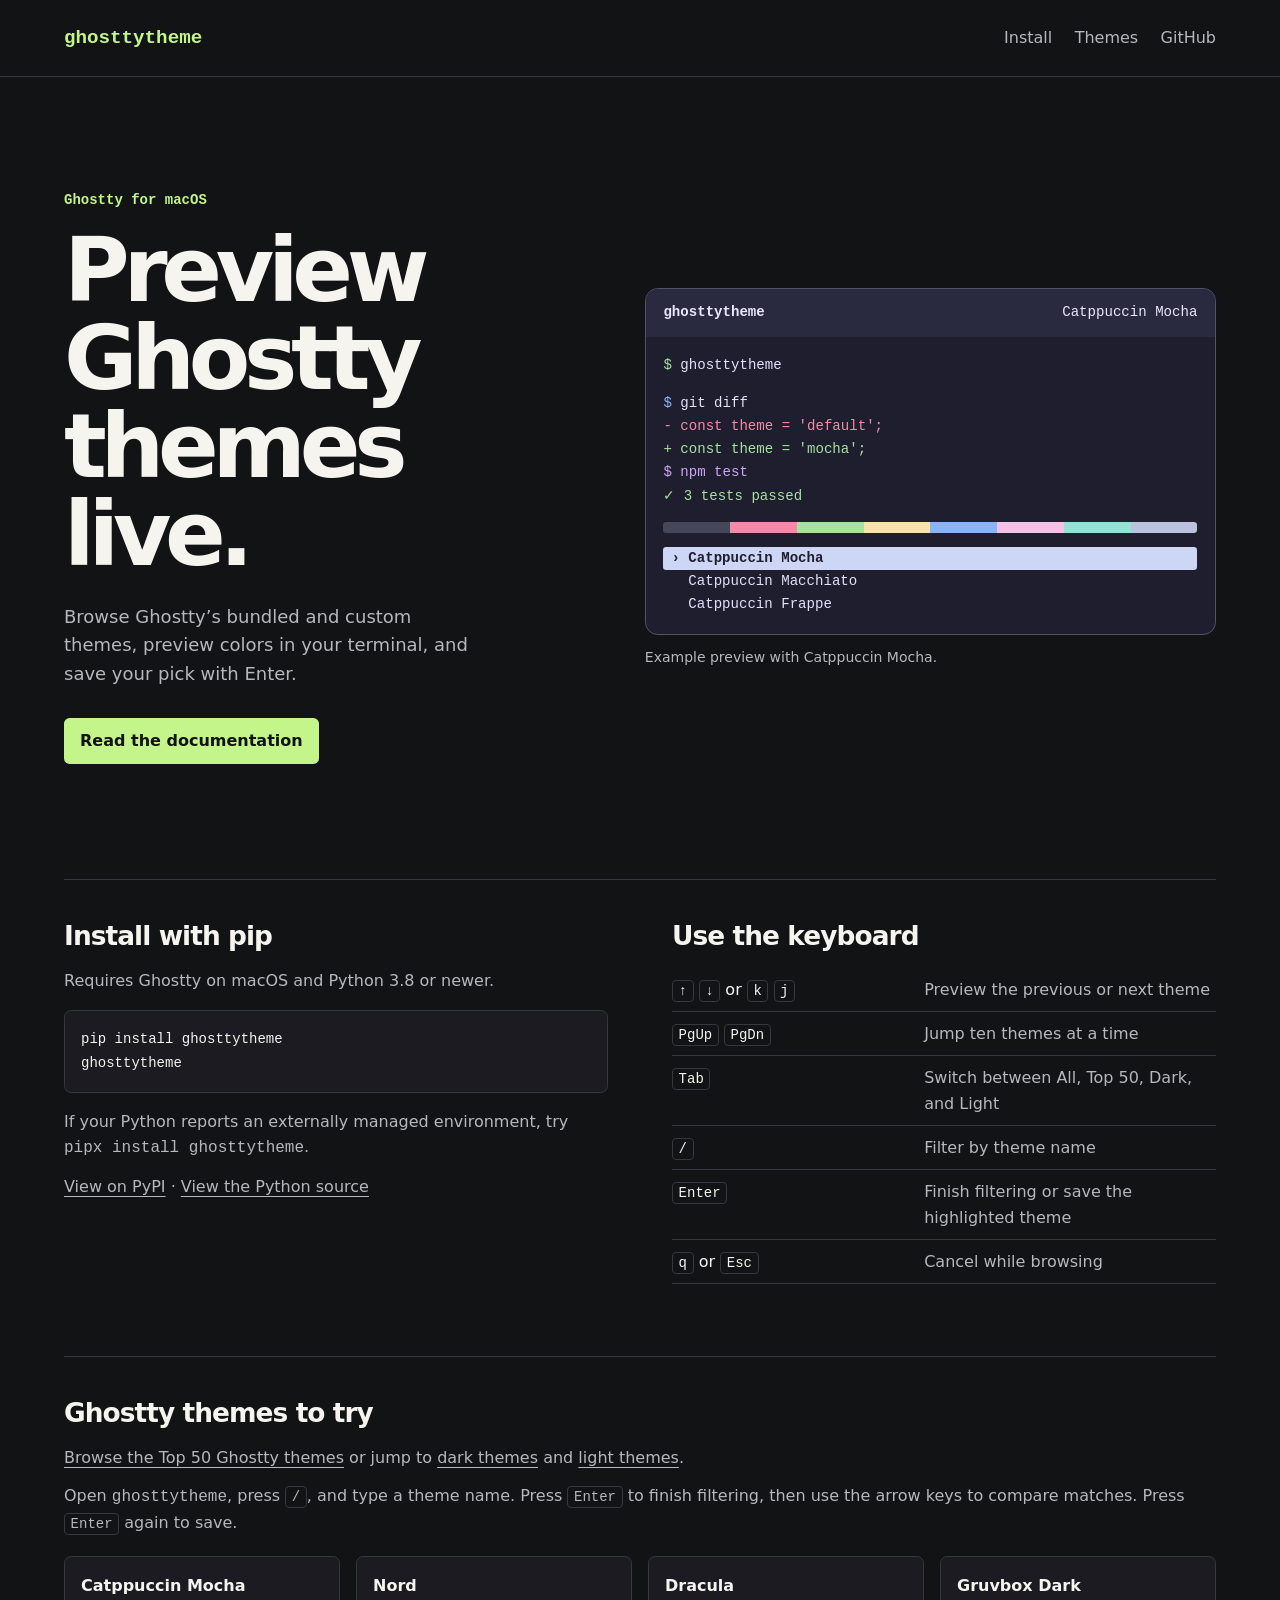
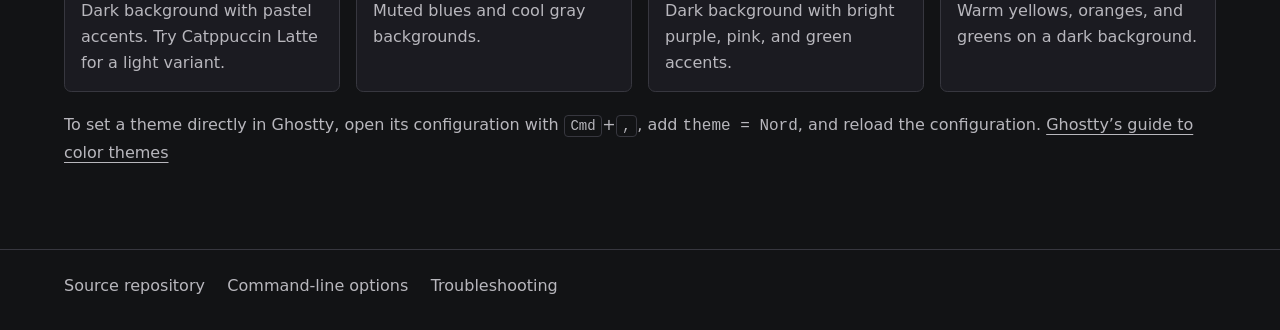
==== commit fcff48cd: "Merge pull request #2 from hypercryptoman/prepare-ghosttytheme-pypi Prepare ghosttytheme for PyPI" ====
--- a/docs/index.html
+++ b/docs/index.html
@@ -3,13 +3,13 @@
 <head>
   <meta charset="utf-8">
   <meta name="viewport" content="width=device-width, initial-scale=1">
-  <meta name="description" content="Find and change Ghostty themes on macOS. Preview Catppuccin, Nord, Dracula, and your custom themes live in the terminal with gtheme.">
+  <meta name="description" content="Find and change Ghostty themes on macOS. Preview Catppuccin, Nord, Dracula, and your custom themes live in the terminal with ghosttytheme.">
   <meta name="theme-color" content="#121315">
-  <title>gtheme | Live Ghostty Theme Picker for macOS</title>
+  <title>ghosttytheme | Live Ghostty Theme Picker for macOS</title>
   <link rel="canonical" href="https://hypercryptoman.github.io/gtheme/">
   <meta property="og:type" content="website">
   <meta property="og:url" content="https://hypercryptoman.github.io/gtheme/">
-  <meta property="og:title" content="gtheme | Live Ghostty Theme Picker for macOS">
+  <meta property="og:title" content="ghosttytheme | Live Ghostty Theme Picker for macOS">
   <meta property="og:description" content="Browse, preview, and save Ghostty themes from your keyboard.">
   <meta property="og:image" content="https://raw.githubusercontent.com/hypercryptoman/gtheme/main/assets/gtheme-browsing.png">
   <meta property="og:image:alt" content="gtheme previewing Catppuccin Mocha with terminal colors and a theme list">
@@ -87,7 +87,7 @@
 <body>
   <header>
     <nav class="wrap" aria-label="Main navigation">
-      <span class="brand">gtheme</span>
+      <span class="brand">ghosttytheme</span>
       <div class="links">
         <a href="#install">Install</a>
         <a href="ghostty-themes/">Themes</a>
@@ -105,9 +105,9 @@
       </div>
       <figure>
         <div class="terminal">
-          <div class="caption-bar"><strong>gtheme</strong><span>Catppuccin Mocha</span></div>
+          <div class="caption-bar"><strong>ghosttytheme</strong><span>Catppuccin Mocha</span></div>
           <div class="terminal-body">
-            <div><span class="green">$</span> gtheme</div>
+            <div><span class="green">$</span> ghosttytheme</div>
             <div class="sample">
               <div><span class="blue">$</span> git diff</div>
               <div class="red">- const theme = 'default';</div>
@@ -131,12 +131,12 @@
     </section>
     <div class="details">
       <section id="install" aria-labelledby="install-title">
-        <h2 id="install-title">Install with pipx</h2>
-        <p>Requires Ghostty on macOS, Python 3.8+, and Git. If you use Homebrew, install pipx with <code>brew install pipx</code>.</p>
-        <pre><code>pipx install git+https://github.com/hypercryptoman/gtheme.git
-gtheme</code></pre>
-        <p>If your shell can’t find <code>gtheme</code>, run <code>pipx ensurepath</code> and open a new Ghostty tab.</p>
-        <p><a href="https://github.com/hypercryptoman/gtheme/blob/main/gtheme.py">View the Python source</a></p>
+        <h2 id="install-title">Install with pip</h2>
+        <p>Requires Ghostty on macOS and Python 3.8 or newer.</p>
+        <pre><code>pip install ghosttytheme
+ghosttytheme</code></pre>
+        <p>If your Python reports an externally managed environment, try <code>pipx install ghosttytheme</code>.</p>
+        <p><a href="https://pypi.org/project/ghosttytheme/">View on PyPI</a> · <a href="https://github.com/hypercryptoman/gtheme/blob/main/ghosttytheme.py">View the Python source</a></p>
       </section>
       <section aria-labelledby="keys-title">
         <h2 id="keys-title">Use the keyboard</h2>
@@ -153,7 +153,7 @@
     <section class="theme-guide" id="ghostty-themes" aria-labelledby="themes-title">
       <h2 id="themes-title">Ghostty themes to try</h2>
       <p><a href="ghostty-themes/">Browse the Top 50 Ghostty themes</a> or jump to <a href="ghostty-themes/#dark-themes">dark themes</a> and <a href="ghostty-themes/#light-themes">light themes</a>.</p>
-      <p>Open <code>gtheme</code>, press <kbd>/</kbd>, and type a theme name. Press <kbd>Enter</kbd> to finish filtering, then use the arrow keys to compare matches. Press <kbd>Enter</kbd> again to save.</p>
+      <p>Open <code>ghosttytheme</code>, press <kbd>/</kbd>, and type a theme name. Press <kbd>Enter</kbd> to finish filtering, then use the arrow keys to compare matches. Press <kbd>Enter</kbd> again to save.</p>
       <ul>
         <li><strong>Catppuccin Mocha</strong><span>Dark background with pastel accents. Try Catppuccin Latte for a light variant.</span></li>
         <li><strong>Nord</strong><span>Muted blues and cool gray backgrounds.</span></li>
